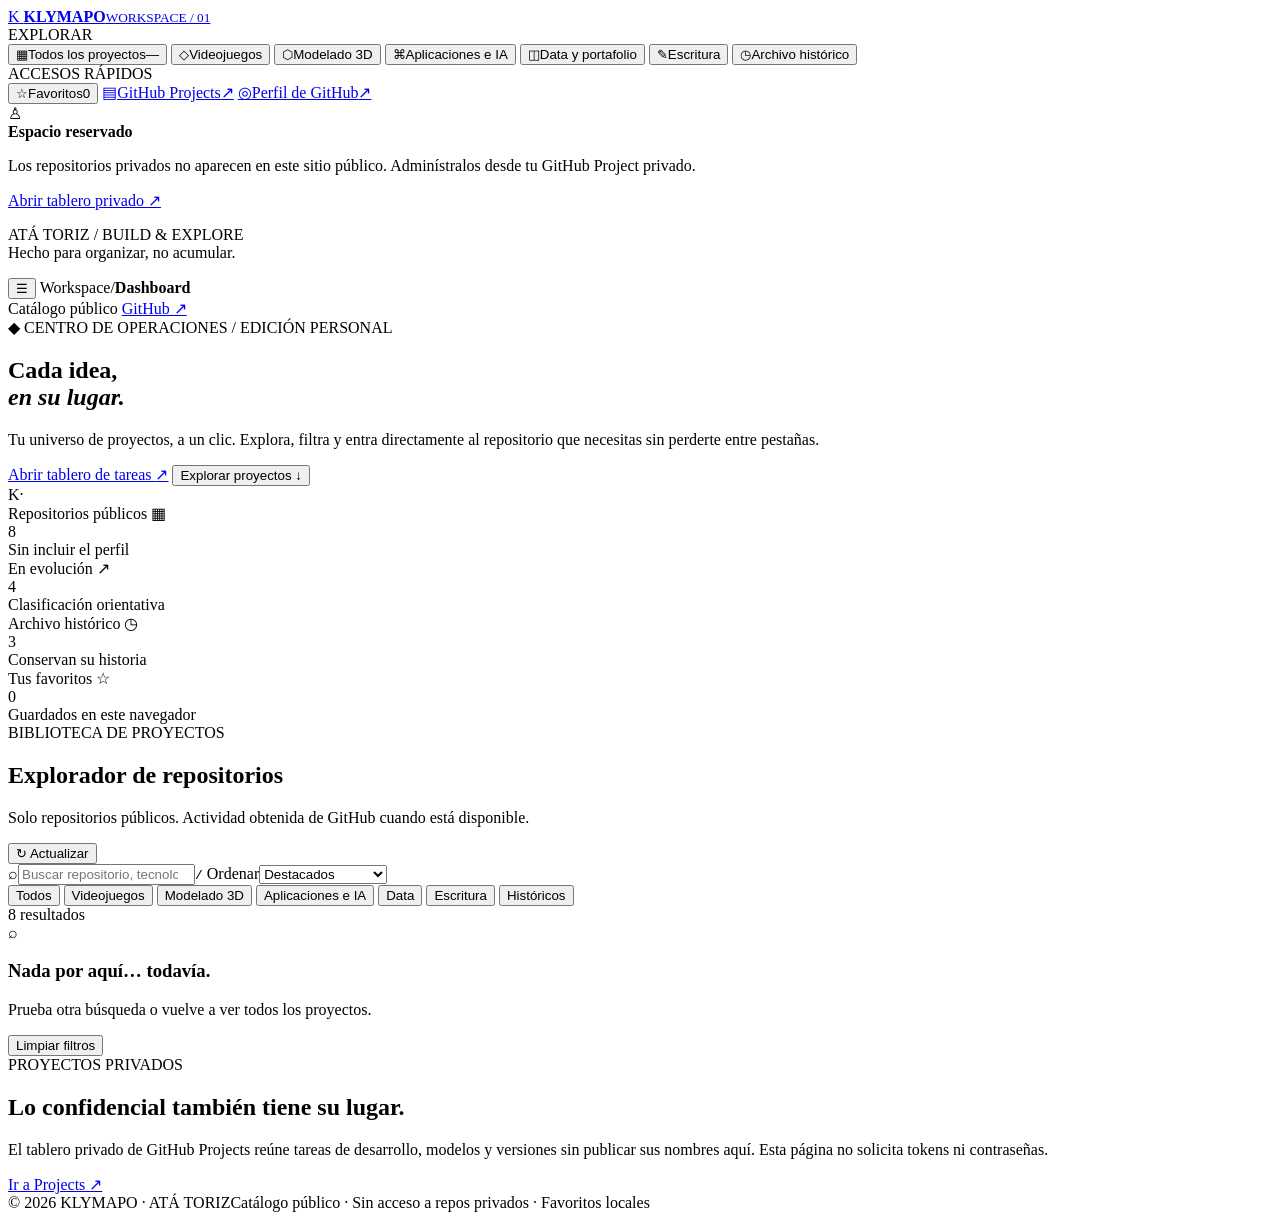
==== docs/index.html @ e7348b5d "feat: crear interfaz inicial del centro de control Klymapo" ====
<!doctype html>
<html lang="es">
<head>
  <meta charset="utf-8">
  <meta name="viewport" content="width=device-width, initial-scale=1, viewport-fit=cover">
  <meta name="theme-color" content="#0b1120">
  <meta name="description" content="Centro de control público de Klymapo: proyectos, categorías y accesos directos.">
  <title>KLYMAPO · Centro de Control</title>
  <link rel="stylesheet" href="./styles.css">
  <script src="./app.js" defer></script>
</head>
<body>
  <div class="workspace">
    <aside class="sidebar" id="sidebar" aria-label="Navegación del espacio de trabajo">
      <a class="brand" href="./" aria-label="Klymapo, inicio">
        <span class="brand-mark">K</span>
        <span class="brand-words"><strong>KLYMAPO</strong><small>WORKSPACE / 01</small></span>
      </a>

      <div class="side-section">EXPLORAR</div>
      <nav class="side-nav" aria-label="Filtrar por área">
        <button type="button" class="side-link active" data-category="all"><span class="nav-symbol">▦</span><span>Todos los proyectos</span><span class="side-count" id="count-all">—</span></button>
        <button type="button" class="side-link" data-category="videojuegos"><span class="nav-symbol">◇</span><span>Videojuegos</span></button>
        <button type="button" class="side-link" data-category="modelado"><span class="nav-symbol">⬡</span><span>Modelado 3D</span></button>
        <button type="button" class="side-link" data-category="apps"><span class="nav-symbol">⌘</span><span>Aplicaciones e IA</span></button>
        <button type="button" class="side-link" data-category="datos"><span class="nav-symbol">◫</span><span>Data y portafolio</span></button>
        <button type="button" class="side-link" data-category="escritura"><span class="nav-symbol">✎</span><span>Escritura</span></button>
        <button type="button" class="side-link" data-category="historico"><span class="nav-symbol">◷</span><span>Archivo histórico</span></button>
      </nav>

      <div class="side-section section-spaced">ACCESOS RÁPIDOS</div>
      <nav class="side-nav" aria-label="Accesos directos">
        <button type="button" class="side-link" id="favorites-link"><span class="nav-symbol">☆</span><span>Favoritos</span><span class="side-count" id="favorites-count">0</span></button>
        <a class="side-link" href="https://github.com/users/Klymapo/projects" target="_blank" rel="noopener noreferrer"><span class="nav-symbol">▤</span><span>GitHub Projects</span><span class="outmark">↗</span></a>
        <a class="side-link" href="https://github.com/Klymapo" target="_blank" rel="noopener noreferrer"><span class="nav-symbol">◎</span><span>Perfil de GitHub</span><span class="outmark">↗</span></a>
      </nav>

      <div class="private-box">
        <div class="private-icon">♙</div>
        <strong>Espacio reservado</strong>
        <p>Los repositorios privados no aparecen en este sitio público. Adminístralos desde tu GitHub Project privado.</p>
        <a href="https://github.com/users/Klymapo/projects" target="_blank" rel="noopener noreferrer">Abrir tablero privado <span aria-hidden="true">↗</span></a>
      </div>
      <p class="sidebar-foot">ATÁ TORIZ / BUILD & EXPLORE<br>Hecho para organizar, no acumular.</p>
    </aside>

    <div class="main-wrap">
      <header class="topbar">
        <div class="top-left">
          <button type="button" class="mobile-menu" id="menu-toggle" aria-label="Abrir menú" aria-expanded="false">☰</button>
          <span class="crumb">Workspace</span><span class="crumb-separator">/</span><strong>Dashboard</strong>
        </div>
        <div class="top-right">
          <span class="connection-dot" aria-hidden="true"></span>
          <span id="sync-label">Catálogo público</span>
          <a class="github-action" href="https://github.com/Klymapo" target="_blank" rel="noopener noreferrer" aria-label="Abrir perfil de GitHub">GitHub ↗</a>
        </div>
      </header>

      <main class="main-content">
        <section class="hero" aria-labelledby="page-title">
          <div class="hero-orb orb-one"></div><div class="hero-orb orb-two"></div>
          <div class="hero-content">
            <div class="eyebrow"><span class="tiny-diamond">◆</span> CENTRO DE OPERACIONES <span class="eyebrow-separator">/</span> EDICIÓN PERSONAL</div>
            <h1 id="page-title">Cada idea,<br><em>en su lugar.</em></h1>
            <p>Tu universo de proyectos, a un clic. Explora, filtra y entra directamente al repositorio que necesitas sin perderte entre pestañas.</p>
            <div class="hero-actions">
              <a class="button-primary" href="https://github.com/users/Klymapo/projects" target="_blank" rel="noopener noreferrer">Abrir tablero de tareas <span aria-hidden="true">↗</span></a>
              <button type="button" class="button-ghost" id="explore-button">Explorar proyectos <span aria-hidden="true">↓</span></button>
            </div>
          </div>
          <div class="hero-decoration" aria-hidden="true"><div class="orbit orbit-a"></div><div class="orbit orbit-b"></div><div class="orbit orbit-c"></div><span class="hero-glyph">K<span>·</span></span></div>
        </section>

        <section class="metrics" aria-label="Resumen de repositorios públicos">
          <article class="metric"><div class="metric-caption">Repositorios públicos <span class="metric-icon">▦</span></div><div class="metric-value" id="metric-total">8</div><div class="metric-note">Sin incluir el perfil</div></article>
          <article class="metric"><div class="metric-caption">En evolución <span class="metric-icon">↗</span></div><div class="metric-value" id="metric-active">4</div><div class="metric-note">Clasificación orientativa</div></article>
          <article class="metric"><div class="metric-caption">Archivo histórico <span class="metric-icon">◷</span></div><div class="metric-value" id="metric-archive">3</div><div class="metric-note">Conservan su historia</div></article>
          <article class="metric"><div class="metric-caption">Tus favoritos <span class="metric-icon">☆</span></div><div class="metric-value" id="metric-favorites">0</div><div class="metric-note">Guardados en este navegador</div></article>
        </section>

        <section class="portfolio-section" id="projects" aria-labelledby="projects-title">
          <div class="section-header">
            <div><div class="eyebrow section-eyebrow">BIBLIOTECA DE PROYECTOS</div><h2 id="projects-title">Explorador <span class="heading-dim">de repositorios</span></h2><p class="section-subtitle">Solo repositorios públicos. Actividad obtenida de GitHub cuando está disponible.</p></div>
            <button type="button" id="refresh-button" class="refresh-button" aria-label="Actualizar información desde GitHub"><span aria-hidden="true">↻</span> Actualizar</button>
          </div>
          <div class="filter-bar">
            <label class="search-wrapper" for="search-input"><span class="search-icon" aria-hidden="true">⌕</span><input id="search-input" type="search" placeholder="Buscar repositorio, tecnología o palabra clave…" autocomplete="off"><kbd>/</kbd></label>
            <label class="sort-label" for="sort-select"><span class="visually-hidden">Ordenar</span><select id="sort-select"><option value="featured">Destacados</option><option value="updated">Actividad reciente</option><option value="name">Nombre A–Z</option></select></label>
          </div>
          <div class="active-filters"><div class="chip-wrap" id="category-chips" aria-label="Categorías">
              <button class="chip active" type="button" data-chip="all">Todos</button>
              <button class="chip" type="button" data-chip="videojuegos">Videojuegos</button>
              <button class="chip" type="button" data-chip="modelado">Modelado 3D</button>
              <button class="chip" type="button" data-chip="apps">Aplicaciones e IA</button>
              <button class="chip" type="button" data-chip="datos">Data</button>
              <button class="chip" type="button" data-chip="escritura">Escritura</button>
              <button class="chip" type="button" data-chip="historico">Históricos</button>
            </div><span class="result-count" id="results-count" aria-live="polite">8 resultados</span></div>
          <div class="cards-grid" id="repo-grid" aria-live="polite"></div>
          <div class="empty-state hidden" id="empty-state"><span class="empty-icon" aria-hidden="true">⌕</span><h3>Nada por aquí… todavía.</h3><p>Prueba otra búsqueda o vuelve a ver todos los proyectos.</p><button type="button" id="clear-filters" class="button-primary">Limpiar filtros</button></div>
        </section>

        <section class="end-banner" aria-label="Área privada">
          <div><div class="eyebrow section-eyebrow">PROYECTOS PRIVADOS</div><h2>Lo confidencial también tiene su lugar.</h2><p>El tablero privado de GitHub Projects reúne tareas de desarrollo, modelos y versiones sin publicar sus nombres aquí. Esta página no solicita tokens ni contraseñas.</p></div>
          <a class="button-secondary" href="https://github.com/users/Klymapo/projects" target="_blank" rel="noopener noreferrer">Ir a Projects ↗</a>
        </section>
        <footer class="footer"><span>© 2026 KLYMAPO · ATÁ TORIZ</span><span>Catálogo público · Sin acceso a repos privados · Favoritos locales</span></footer>
      </main>
    </div>
  </div>
  <div class="mobile-overlay hidden" id="mobile-overlay"></div>
</body>
</html>
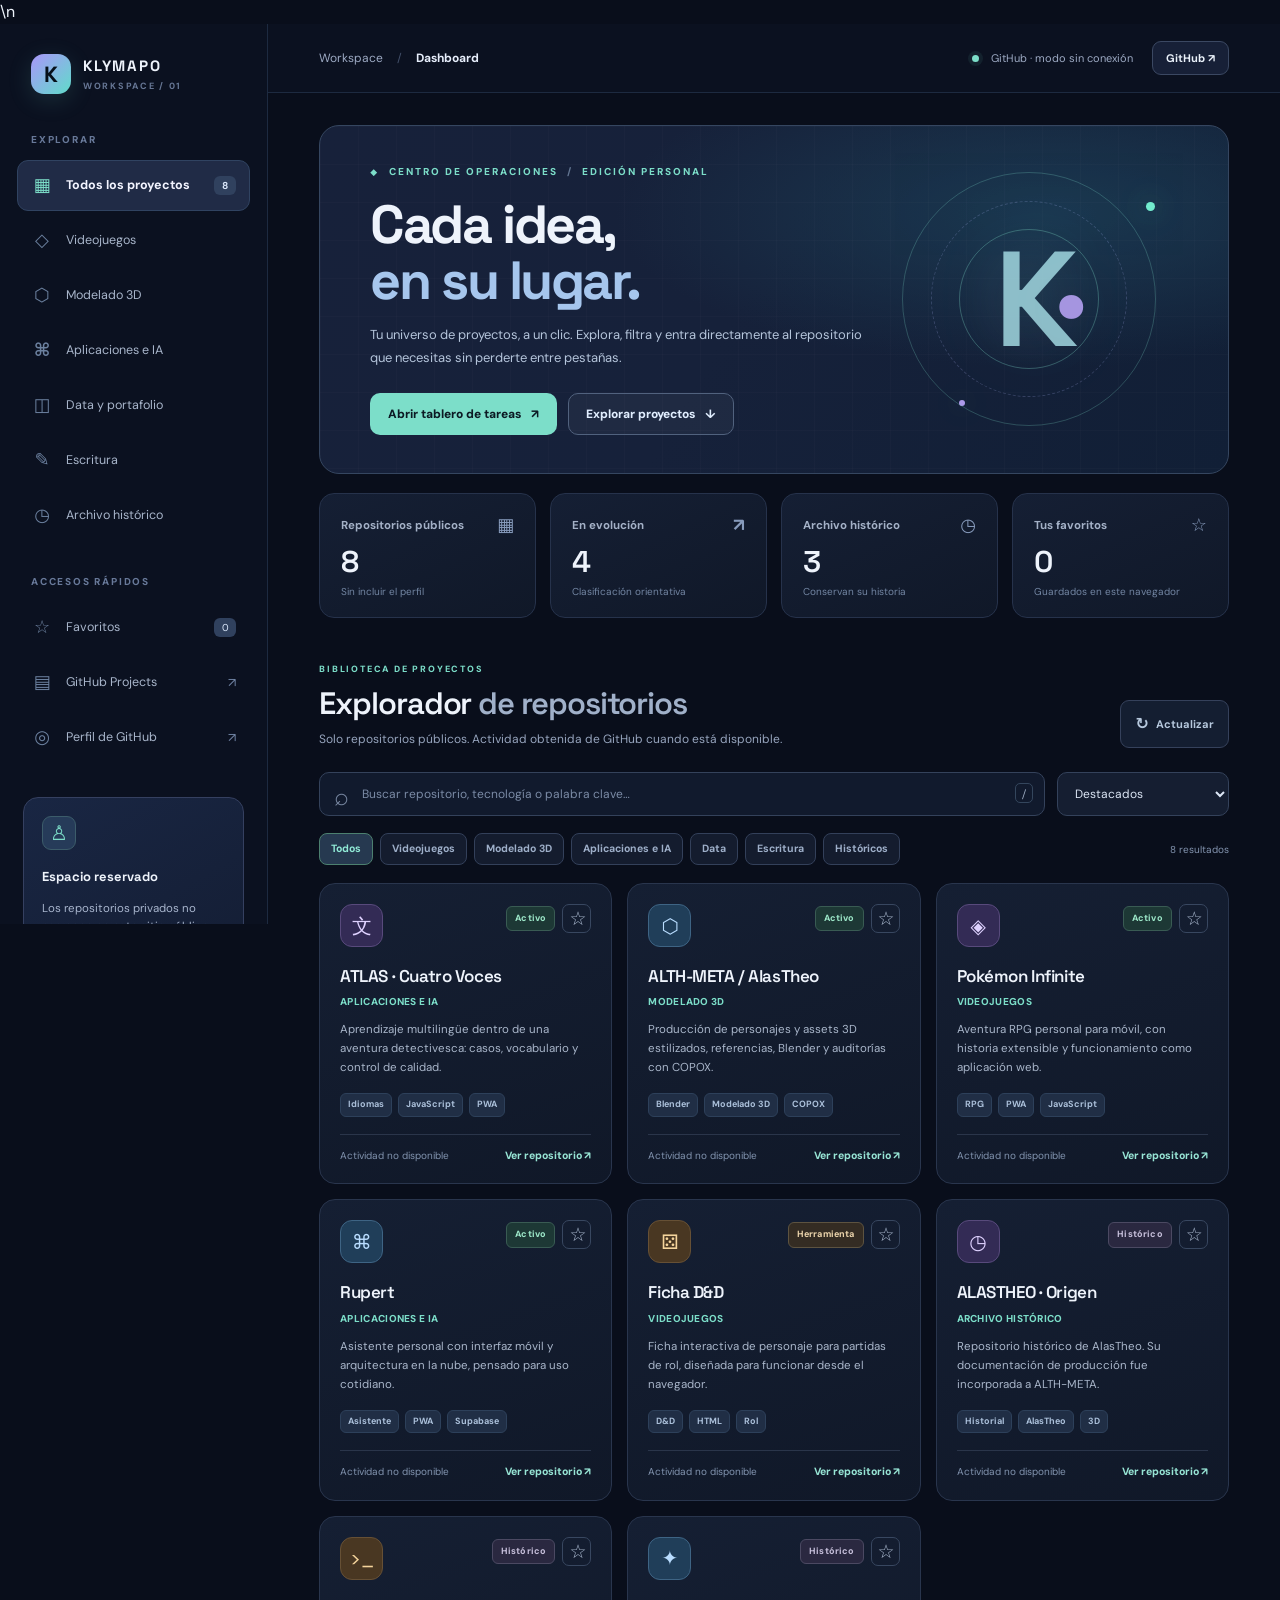
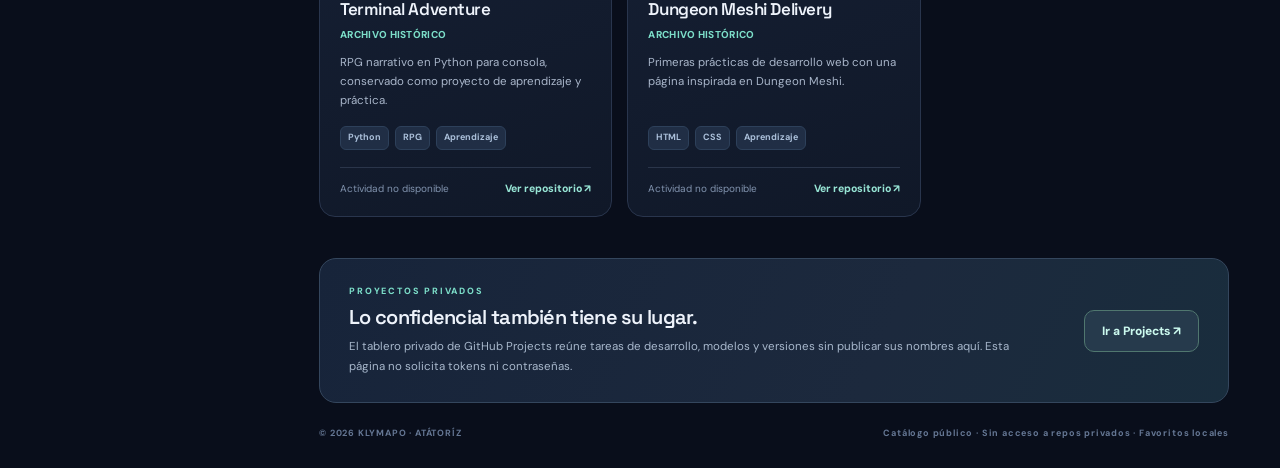
==== commit bc2eb156: "style: favicon y firma del dashboard" ====
--- a/docs/index.html
+++ b/docs/index.html
@@ -6,7 +6,7 @@
   <meta name="theme-color" content="#0b1120">
   <meta name="description" content="Centro de control público de Klymapo: proyectos, categorías y accesos directos.">
   <title>KLYMAPO · Centro de Control</title>
-  <link rel="stylesheet" href="./styles.css">
+  <link rel="icon" type="image/svg+xml" href="./favicon.svg">\n  <link rel="stylesheet" href="./styles.css">
   <script src="./app.js" defer></script>
 </head>
 <body>
@@ -41,7 +41,7 @@
         <p>Los repositorios privados no aparecen en este sitio público. Adminístralos desde tu GitHub Project privado.</p>
         <a href="https://github.com/users/Klymapo/projects" target="_blank" rel="noopener noreferrer">Abrir tablero privado <span aria-hidden="true">↗</span></a>
       </div>
-      <p class="sidebar-foot">ATÁ TORIZ / BUILD & EXPLORE<br>Hecho para organizar, no acumular.</p>
+      <p class="sidebar-foot">ATÁTORÍZ / BUILD & EXPLORE<br>Hecho para organizar, no acumular.</p>
     </aside>
 
     <div class="main-wrap">
@@ -105,7 +105,7 @@
           <div><div class="eyebrow section-eyebrow">PROYECTOS PRIVADOS</div><h2>Lo confidencial también tiene su lugar.</h2><p>El tablero privado de GitHub Projects reúne tareas de desarrollo, modelos y versiones sin publicar sus nombres aquí. Esta página no solicita tokens ni contraseñas.</p></div>
           <a class="button-secondary" href="https://github.com/users/Klymapo/projects" target="_blank" rel="noopener noreferrer">Ir a Projects ↗</a>
         </section>
-        <footer class="footer"><span>© 2026 KLYMAPO · ATÁ TORIZ</span><span>Catálogo público · Sin acceso a repos privados · Favoritos locales</span></footer>
+        <footer class="footer"><span>© 2026 KLYMAPO · ATÁTORÍZ</span><span>Catálogo público · Sin acceso a repos privados · Favoritos locales</span></footer>
       </main>
     </div>
   </div>
--- a/docs/styles.css
+++ b/docs/styles.css
@@ -0,0 +1,21 @@
+@import url('https://fonts.googleapis.com/css2?family=DM+Sans:wght@400;500;600;700;800&family=Space+Grotesk:wght@400;500;600;700&display=swap');
+:root{color-scheme:dark;--bg:#090e1b;--sidebar:#0b1120;--panel:#111a2c;--panel-2:#141f34;--line:#26324b;--line-soft:#1d2a40;--text:#eef3fb;--muted:#96a4bd;--soft:#677795;--teal:#7cdec9;--accent:#b7a5ff;--orange:#ffbd86;--radius:17px;--font: 'DM Sans',system-ui,-apple-system,BlinkMacSystemFont,'Segoe UI',sans-serif;--display:'Space Grotesk',var(--font)}
+*{box-sizing:border-box}html{scroll-behavior:smooth}body{margin:0;background:var(--bg);color:var(--text);font-family:var(--font);line-height:1.5}button,input,select{font:inherit}button{cursor:pointer}a{color:inherit;text-decoration:none}button:focus-visible,a:focus-visible,input:focus-visible,select:focus-visible{outline:2px solid var(--teal);outline-offset:3px}::selection{background:#4c6686;color:white}
+.hidden{display:none!important}.visually-hidden{position:absolute;clip:rect(0,0,0,0);width:1px;height:1px;overflow:hidden;white-space:nowrap}
+.workspace{display:flex;min-height:100vh}.sidebar{width:268px;flex:0 0 268px;min-height:100vh;padding:30px 17px 18px;background:var(--sidebar);border-right:1px solid var(--line-soft);display:flex;flex-direction:column;gap:0;position:sticky;top:0;height:100vh;overflow-y:auto;z-index:30}
+.brand{display:flex;align-items:center;gap:12px;padding:0 14px 38px}.brand-mark{display:grid;place-items:center;width:40px;height:40px;background:linear-gradient(135deg,#a996fa,#60dcca);color:#06101a;border-radius:13px;font-size:22px;font-family:var(--display);font-weight:800;box-shadow:0 6px 25px #6ed9cc25}.brand-words{display:flex;flex-direction:column;gap:2px}.brand-words strong{font-family:var(--display);letter-spacing:.12em;font-size:15px}.brand-words small{font-size:9px;letter-spacing:.19em;color:var(--soft);font-weight:700}
+.side-section{color:#687999;font-size:10px;font-weight:800;letter-spacing:.18em;padding:0 14px 13px}.section-spaced{margin-top:33px}.side-nav{display:flex;flex-direction:column;gap:4px}.side-link{border:1px solid transparent;width:100%;display:flex;align-items:center;gap:13px;color:#a8b5ca;background:none;padding:11px 13px;font-size:12.5px;text-align:left;border-radius:11px;transition:.18s}.side-link span:nth-child(2){flex:1}.side-link:hover{background:#182339;color:#f4f7ff}.side-link.active{background:#202b46;border-color:#304361;color:#f2f4ff;font-weight:700}.side-link.active .nav-symbol{color:var(--teal)}.nav-symbol{width:22px;text-align:center;font-size:18px;font-weight:700;color:#6c819f}.side-count{background:#30415e;border-radius:6px;font-size:10px;min-width:22px;text-align:center;padding:2px 5px;color:#dbe8fb}.outmark{font-size:13px;color:#7083a3}
+.private-box{border:1px solid #354060;background:linear-gradient(150deg,#192643,#131c31);padding:18px;border-radius:15px;margin:34px 6px 0}.private-icon{background:#263b59;color:var(--teal);border:1px solid #3c5c6a;border-radius:9px;display:grid;place-items:center;width:34px;height:34px;margin-bottom:14px;font-size:20px}.private-box strong{font-family:var(--display);font-size:13px}.private-box p{font-size:11.5px;color:#a8b5cd;line-height:1.65}.private-box a{display:inline-block;color:var(--teal);font-size:11.5px;font-weight:700;margin-top:7px}.private-box a:hover{text-decoration:underline}.sidebar-foot{margin:auto 13px 3px;padding-top:33px;font-size:9px;letter-spacing:.14em;line-height:1.9;color:#687997}
+.main-wrap{flex:1;min-width:0}.topbar{height:69px;border-bottom:1px solid var(--line-soft);display:flex;align-items:center;justify-content:space-between;gap:12px;padding:0 clamp(24px,4vw,64px);background:#0b1220ef}.top-left,.top-right{display:flex;align-items:center;gap:14px;font-size:12px;color:#9daac3}.top-left strong{font-weight:700;color:#e7eefb}.crumb-separator{color:#43506b}.top-right{gap:12px;font-size:11px}.connection-dot{width:7px;height:7px;border-radius:50%;background:var(--teal);box-shadow:0 0 0 4px #79dccc13}.github-action{border:1px solid #3b4862;background:#172037;border-radius:9px;padding:8px 13px;color:#eaf1fa;font-size:11px;font-weight:700;margin-left:7px}.github-action:hover{border-color:#8f9cb8}.mobile-menu{display:none}
+.main-content{max-width:1480px;margin:0 auto;padding:32px clamp(24px,4vw,64px) 23px}.hero{min-height:305px;border:1px solid #354660;border-radius:20px;position:relative;overflow:hidden;display:flex;align-items:center;background:radial-gradient(ellipse at 80% 25%,#1b3951 0%,transparent 42%),linear-gradient(120deg,#17213a 0%,#16213a 47%,#111f36 100%);padding:38px 50px;isolation:isolate}.hero:after{content:'';pointer-events:none;position:absolute;inset:0;background-image:linear-gradient(to right,#ffffff04 1px,transparent 1px),linear-gradient(to bottom,#ffffff04 1px,transparent 1px);background-size:38px 38px;z-index:-1}.hero-content{position:relative;z-index:2;max-width:620px}.eyebrow{color:var(--teal);font-size:10px;letter-spacing:.2em;font-weight:800}.tiny-diamond{font-size:9px;margin-right:6px}.eyebrow-separator{color:#637692;margin:0 5px}.hero h1{font:700 clamp(34px,4.2vw,54px)/1.06 var(--display);letter-spacing:-.045em;margin:16px 0 15px}.hero h1 em{font-style:normal;color:#a6c6ed}.hero p{font-size:13px;line-height:1.75;color:#b5c5db;max-width:495px;margin:0}.hero-actions{display:flex;flex-wrap:wrap;gap:11px;margin-top:23px}.button-primary,.button-ghost,.button-secondary{display:inline-flex;align-items:center;justify-content:center;gap:10px;padding:11px 17px;font-size:12px;font-weight:800;border-radius:10px;transition:.17s;border:1px solid transparent}.button-primary{background:var(--teal);color:#0c1a24}.button-primary:hover{background:#a2f2df;transform:translateY(-1px)}.button-ghost{background:#ffffff0a;color:#e1eeff;border-color:#51627e}.button-ghost:hover{background:#ffffff1e}.hero-decoration{position:absolute;right:7%;top:50%;transform:translateY(-50%);width:270px;height:270px;display:grid;place-items:center;opacity:.85}.orbit{position:absolute;border:1px solid #87ead446;border-radius:50%;inset:8px}.orbit-b{inset:37px;border-style:dashed;border-color:#a5aeeb45;transform:rotate(30deg)}.orbit-c{inset:65px;border-color:#87ead457}.hero-glyph{font-family:var(--display);font-size:135px;font-weight:600;letter-spacing:-.15em;color:#a2d8e1;text-shadow:0 0 65px #a2d8e133}.hero-glyph span{color:#bea8fc}.hero-orb{position:absolute;border-radius:50%;background:#72ecce;box-shadow:0 0 30px #72ecce77;width:9px;height:9px;right:8%;top:22%}.orb-two{background:#ac98e9;right:29%;top:79%;width:6px;height:6px}
+.metrics{display:grid;grid-template-columns:repeat(4,minmax(0,1fr));gap:14px;margin:19px 0 45px}.metric{border:1px solid var(--line);border-radius:15px;padding:18px 21px;background:linear-gradient(155deg,#151f34,#101828);min-width:0}.metric-caption{color:#a4b1c7;font-size:11.5px;font-weight:700;display:flex;justify-content:space-between;align-items:center;gap:5px}.metric-icon{font-size:18px;color:#879bbc}.metric-value{font:600 30px var(--display);letter-spacing:-.035em;margin:3px 0}.metric-note{font-size:10px;color:#7386a3}
+.section-header{display:flex;justify-content:space-between;align-items:flex-end;gap:18px}.section-eyebrow{font-size:9px}.section-header h2,.end-banner h2{font:600 clamp(23px,2.6vw,31px)/1.22 var(--display);margin:9px 0 7px;letter-spacing:-.035em}.heading-dim{color:#a0b0c9}.section-subtitle{font-size:12px;color:var(--muted);margin:0}.refresh-button{border:1px solid #35415b;background:#141e31;border-radius:9px;color:#b6c8dd;font-size:11px;font-weight:700;padding:11px 14px;white-space:nowrap}.refresh-button:hover{border-color:#8bd9c8;color:white}.refresh-button span{font-size:16px;vertical-align:-1px;margin-right:4px}.refresh-button:disabled{opacity:.5;cursor:wait}
+.filter-bar{display:flex;gap:12px;margin-top:24px}.search-wrapper{position:relative;flex:1}.search-wrapper input{background:#111a2d;border:1px solid #34425b;border-radius:10px;width:100%;color:#f6faff;height:44px;padding:0 45px 0 42px;outline:none;font-size:12px}.search-wrapper input:focus{border-color:#79cebe;box-shadow:0 0 0 3px #7fcfba17}.search-wrapper input::placeholder{color:#7b8ba6}.search-icon{position:absolute;left:15px;top:6px;font-size:25px;color:#7887a1}.search-wrapper kbd{position:absolute;right:12px;top:11px;border:1px solid #34465d;color:#9dacc2;border-radius:5px;font:11px var(--display);padding:2px 6px}.sort-label select{height:44px;background:#151e31;border:1px solid #34425b;color:#dce6f5;padding:0 31px 0 13px;border-radius:10px;font-size:12px;min-width:159px}.active-filters{display:flex;justify-content:space-between;align-items:center;gap:10px;margin:17px 0 18px}.chip-wrap{display:flex;gap:7px;flex-wrap:wrap}.chip{padding:7px 11px;border:1px solid #33405a;background:#141c2e;color:#9eafc9;border-radius:8px;font-size:10.5px;font-weight:700}.chip:hover{color:#fff;border-color:#637491}.chip.active{background:#263950;color:#91ebd7;border-color:#4c806f}.result-count{color:#8495b0;font-size:10px;white-space:nowrap}
+.cards-grid{display:grid;grid-template-columns:repeat(3,minmax(0,1fr));gap:15px}.repo-card{border:1px solid #29354d;border-radius:16px;background:linear-gradient(160deg,#151f33,#101828);padding:20px;min-width:0;display:flex;flex-direction:column;gap:0;position:relative;transition:border-color .2s,transform .2s,box-shadow .2s;min-height:252px}.repo-card:hover{transform:translateY(-3px);border-color:#556d87;box-shadow:0 15px 35px #00000018}.card-top{display:flex;align-items:flex-start;justify-content:space-between;gap:8px;margin-bottom:19px}.project-icon{border:1px solid #406078;background:#203a4b;border-radius:12px;width:43px;height:43px;display:grid;place-items:center;font-size:20px;color:#a3e2d8}.project-icon.purple{background:#332b55;border-color:#584a7c;color:#dfd2ff}.project-icon.gold{background:#493722;border-color:#665035;color:#f5d49c}.project-icon.blue{background:#203e59;border-color:#3e6484;color:#b9ddff}.card-tools{display:flex;gap:7px;align-items:center}.status-pill{font-size:9px;font-weight:800;letter-spacing:.02em;border:1px solid #395b53;color:#9ce7c8;background:#1d3835;border-radius:6px;padding:5px 8px;white-space:nowrap}.status-pill.historical{border-color:#4b4962;background:#2a2840;color:#c5bed9}.status-pill.tool{border-color:#5d5340;background:#342c23;color:#e9d2aa}.favorite-button{background:transparent;border:1px solid #384760;border-radius:7px;width:29px;height:29px;color:#aab9cf;font-size:19px;line-height:1}.favorite-button:hover,.favorite-button.on{color:#f5c97a;border-color:#b5975c;background:#332b20}.repo-card h3{font:600 17px/1.25 var(--display);margin:0 0 7px;letter-spacing:-.025em;overflow-wrap:anywhere}.card-category{color:var(--teal);font-size:10px;font-weight:800;margin-bottom:12px;letter-spacing:.03em}.card-description{font-size:11.5px;line-height:1.65;color:#a9b6ca;margin:0 0 15px;flex-grow:1}.tags{display:flex;flex-wrap:wrap;gap:6px;margin:0 0 17px}.tag{background:#202e45;border:1px solid #2d405a;border-radius:6px;color:#abc0da;padding:4px 7px;font-size:9px;font-weight:700}.card-footer{display:flex;justify-content:space-between;align-items:center;gap:10px;border-top:1px solid #2a354a;padding-top:13px;margin-top:auto}.card-update{font-size:10px;color:#8294af;overflow:hidden;text-overflow:ellipsis;white-space:nowrap}.card-action{display:inline-flex;gap:6px;align-items:center;color:#97e5d5;font-weight:800;font-size:10.5px;white-space:nowrap}.card-action:hover{text-decoration:underline}
+.empty-state{border:1px dashed #354560;border-radius:16px;text-align:center;padding:60px 20px;color:#aabbd1}.empty-state h3{color:#eef4ff;font:600 20px var(--display);margin:9px 0}.empty-state p{font-size:12px}.empty-icon{font-size:40px;color:#81cdbd}
+.end-banner{display:flex;justify-content:space-between;align-items:center;gap:24px;margin-top:41px;padding:26px 29px;border-radius:17px;border:1px solid #34465d;background:linear-gradient(115deg,#17243a,#1c293d 62%,#192d3d)}.end-banner h2{font-size:20px;margin:6px 0 8px}.end-banner p{color:#a8b8cc;max-width:660px;font-size:11.5px;line-height:1.7;margin:0}.button-secondary{background:#263a4c;color:#cbf9ee;border-color:#50776f;white-space:nowrap}.button-secondary:hover{background:#304f5a}.footer{display:flex;justify-content:space-between;gap:16px;padding:24px 0 4px;color:#657794;font-size:9px;font-weight:700;letter-spacing:.09em}
+.mobile-overlay{display:none}
+@media(max-width:1210px){.sidebar{width:238px;flex-basis:238px}.main-content{padding-left:28px;padding-right:28px}.topbar{padding:0 28px}.cards-grid{grid-template-columns:repeat(2,minmax(0,1fr))}.hero-decoration{right:0;opacity:.5}.hero-content{max-width:570px}}
+@media(max-width:850px){.sidebar{position:fixed;transform:translateX(-102%);transition:transform .2s ease;box-shadow:18px 0 55px #0005}.sidebar.open{transform:translateX(0)}.mobile-overlay{display:block;position:fixed;inset:0;background:#0009;z-index:20}.mobile-overlay.hidden{display:none}.mobile-menu{display:inline-flex;justify-content:center;align-items:center;border:1px solid #33445f;background:#1a263b;color:white;border-radius:8px;width:35px;height:35px;font-size:16px}.topbar{height:60px}.main-content{padding-top:22px}.hero{padding:34px}.hero-decoration{right:-55px}.metrics{margin-bottom:35px}}
+@media(max-width:600px){.topbar{padding:0 17px}.top-right{gap:8px}.top-right #sync-label{display:none}.github-action{padding:7px 10px;margin:0}.main-content{padding:16px 15px 24px}.hero{min-height:320px;padding:28px 24px;border-radius:16px}.hero h1{font-size:37px}.hero p{font-size:12px;max-width:360px}.hero-decoration{right:-115px;opacity:.21}.hero-actions{gap:9px}.button-primary,.button-ghost{font-size:11px;padding:11px 13px}.metrics{grid-template-columns:repeat(2,minmax(0,1fr));gap:9px;margin:11px 0 32px}.metric{padding:14px}.metric-caption{font-size:10px}.metric-value{font-size:28px}.section-header{align-items:flex-start}.section-header h2{font-size:24px}.section-subtitle{font-size:11px}.refresh-button{padding:8px;font-size:0}.refresh-button span{font-size:20px;margin:0}.filter-bar{flex-wrap:wrap}.search-wrapper{flex-basis:100%}.sort-label,.sort-label select{width:100%}.active-filters{align-items:flex-start;flex-direction:column}.cards-grid{grid-template-columns:minmax(0,1fr);gap:11px}.repo-card{min-height:226px}.end-banner{display:block;padding:23px 20px}.button-secondary{margin-top:18px}.footer{flex-direction:column;gap:6px}.side-link{font-size:13px}}
+@media(prefers-reduced-motion:reduce){*,*:before,*:after{scroll-behavior:auto!important;transition-duration:.01ms!important;animation-duration:.01ms!important}}
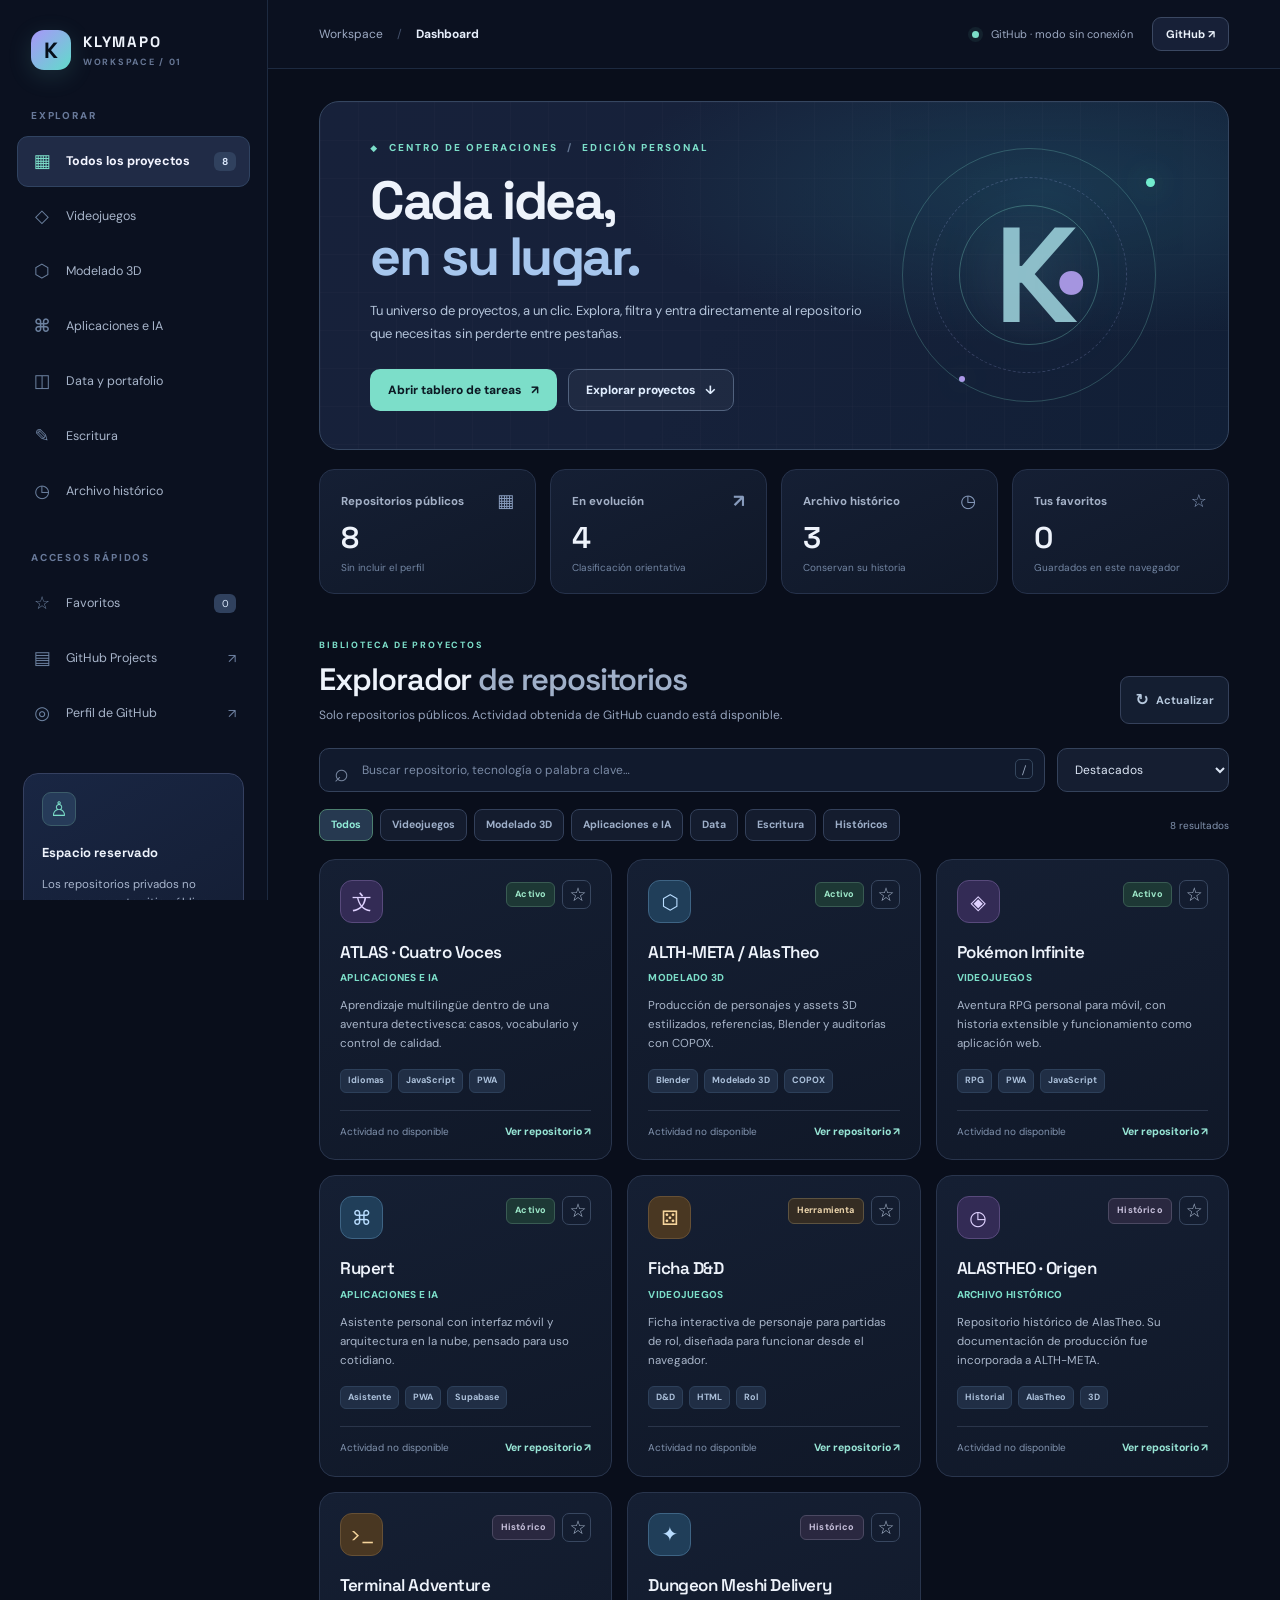
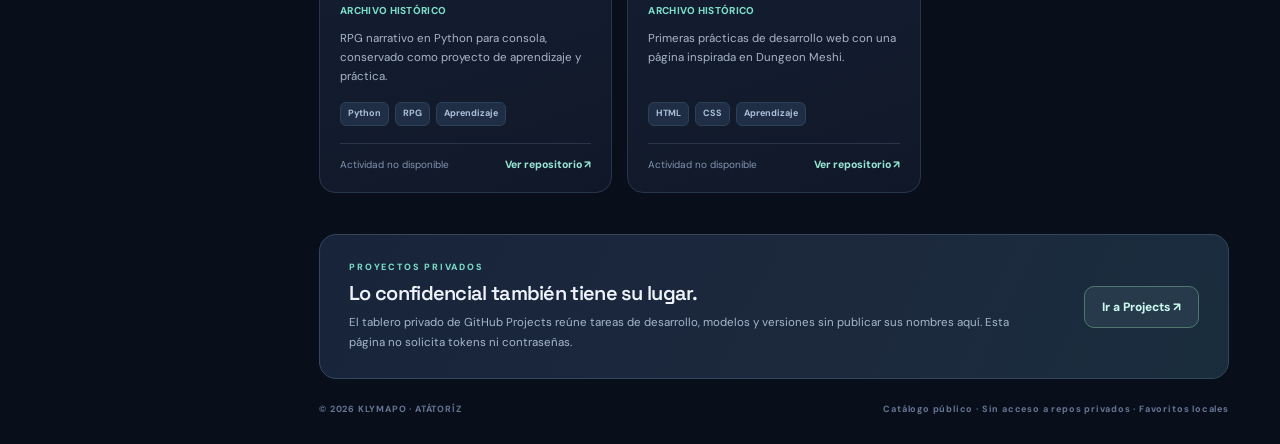
==== commit c3163532: "fix: corregir salto de línea en encabezado HTML" ====
--- a/docs/index.html
+++ b/docs/index.html
@@ -6,7 +6,8 @@
   <meta name="theme-color" content="#0b1120">
   <meta name="description" content="Centro de control público de Klymapo: proyectos, categorías y accesos directos.">
   <title>KLYMAPO · Centro de Control</title>
-  <link rel="icon" type="image/svg+xml" href="./favicon.svg">\n  <link rel="stylesheet" href="./styles.css">
+  <link rel="icon" type="image/svg+xml" href="./favicon.svg">
+  <link rel="stylesheet" href="./styles.css">
   <script src="./app.js" defer></script>
 </head>
 <body>
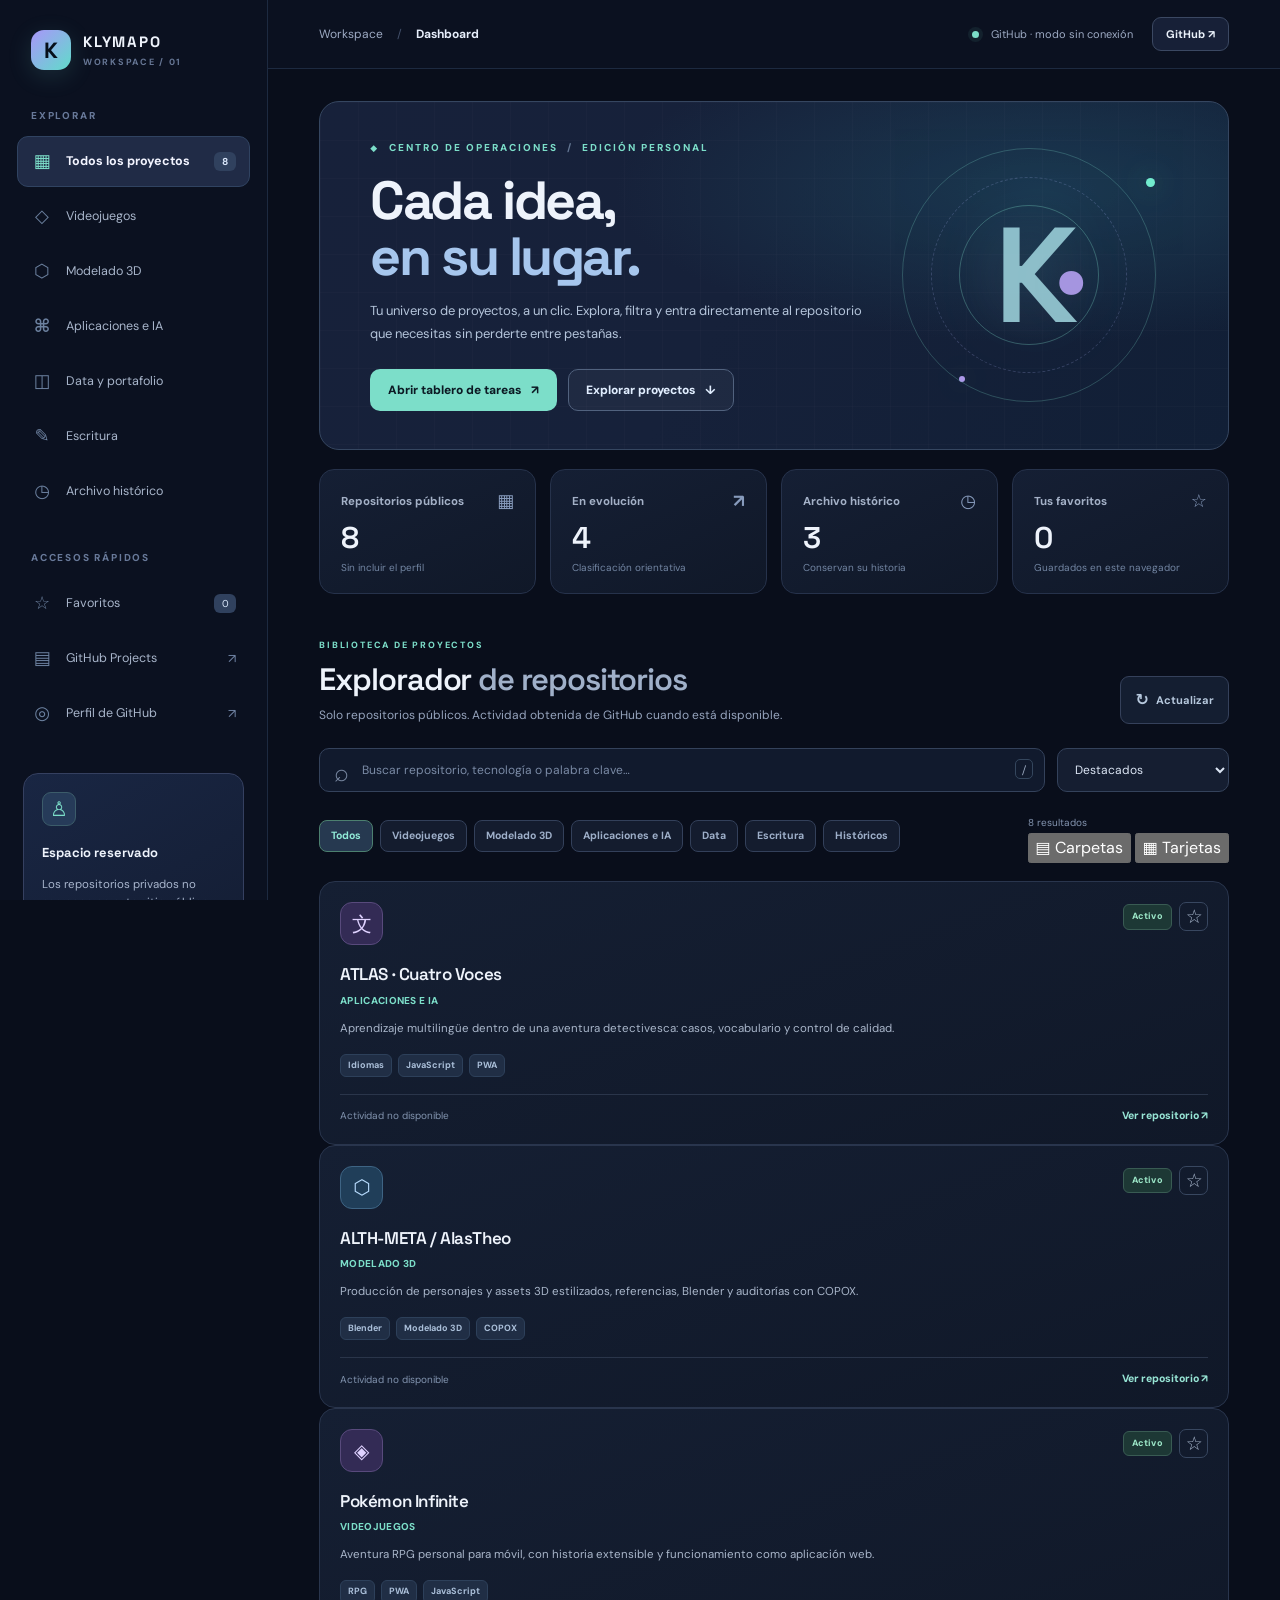
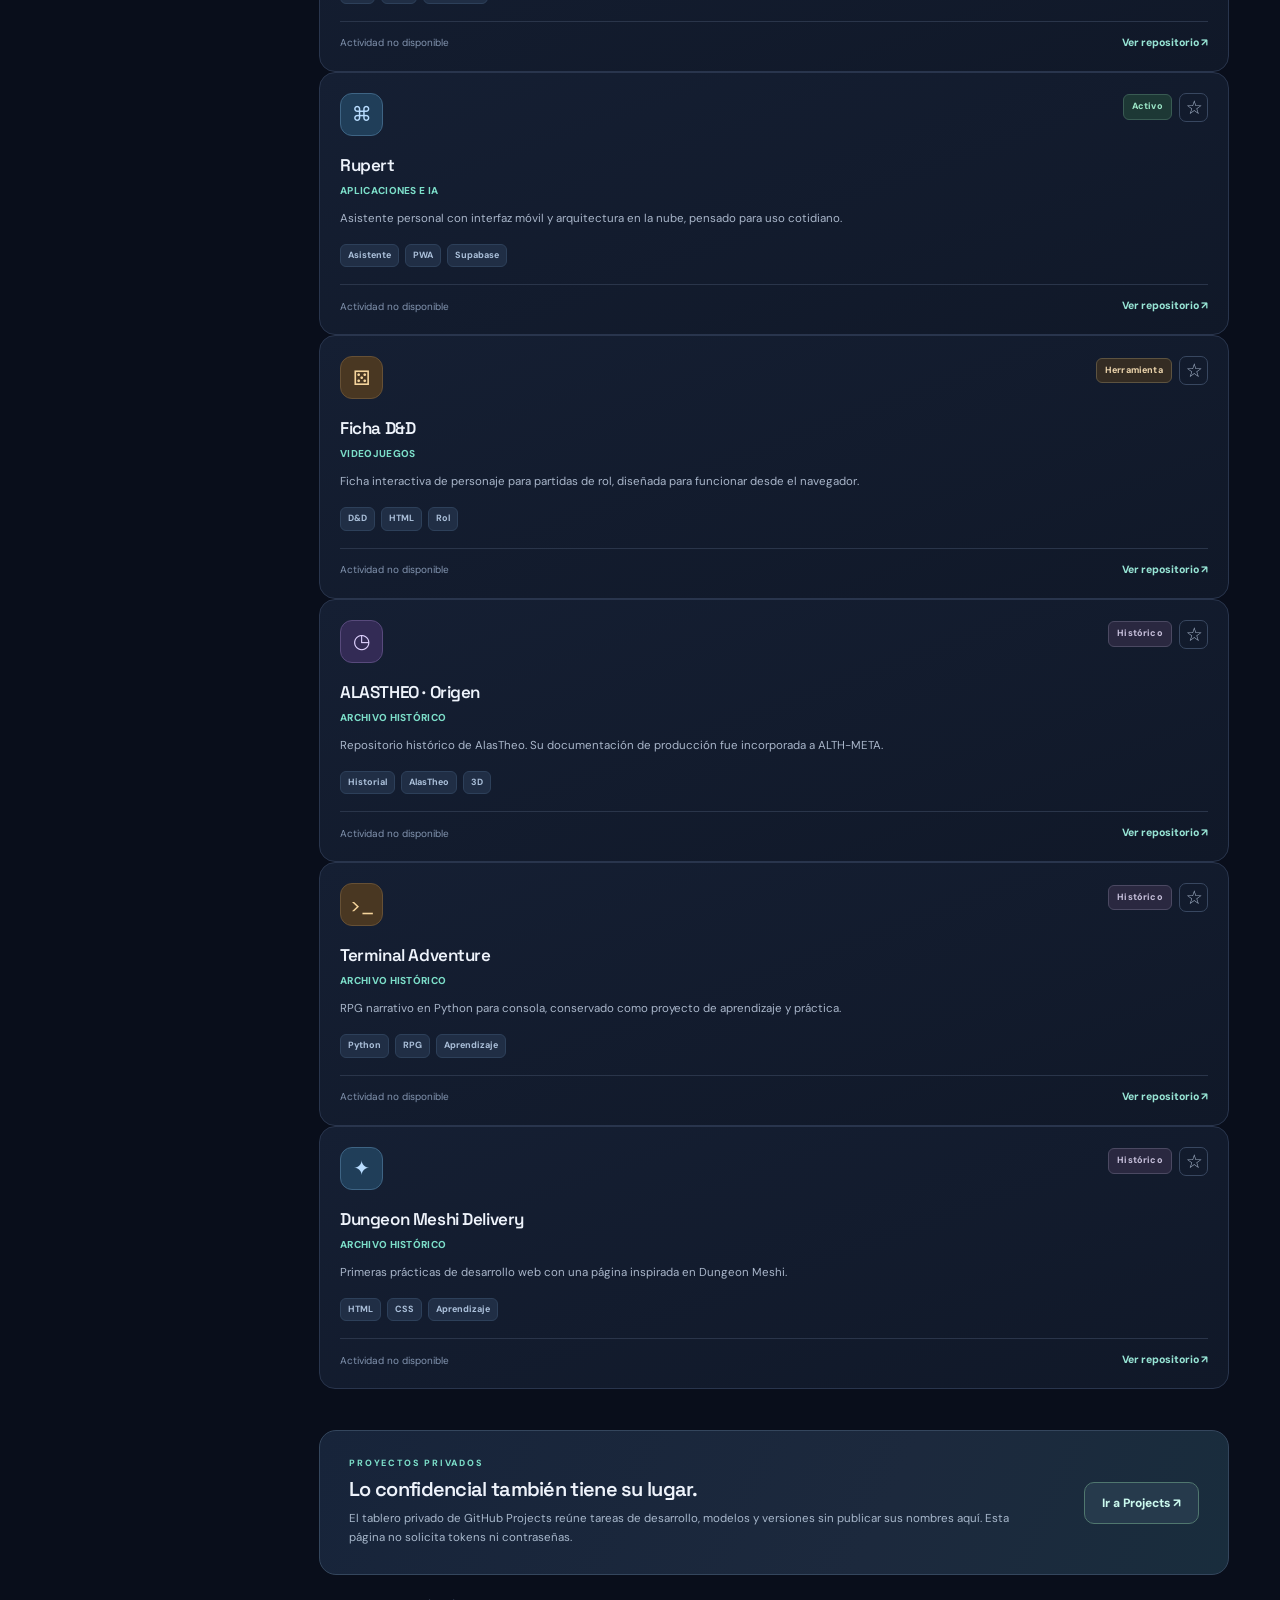
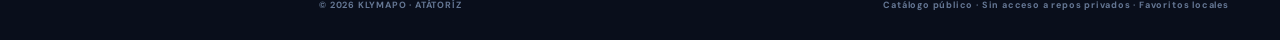
==== commit 1e6e4067: "feat: añadir selector de vista por carpetas y tarjetas" ====
--- a/docs/index.html
+++ b/docs/index.html
@@ -97,8 +97,15 @@
               <button class="chip" type="button" data-chip="datos">Data</button>
               <button class="chip" type="button" data-chip="escritura">Escritura</button>
               <button class="chip" type="button" data-chip="historico">Históricos</button>
-            </div><span class="result-count" id="results-count" aria-live="polite">8 resultados</span></div>
-          <div class="cards-grid" id="repo-grid" aria-live="polite"></div>
+            </div>
+            <div class="view-toolbar">
+              <span class="result-count" id="results-count" aria-live="polite">8 resultados</span>
+              <div class="view-switch" role="group" aria-label="Vista de repositorios">
+                <button type="button" id="view-folders" class="view-button active" aria-pressed="true" title="Agrupar por áreas">▤ <span>Carpetas</span></button>
+                <button type="button" id="view-cards" class="view-button" aria-pressed="false" title="Mostrar todas las tarjetas">▦ <span>Tarjetas</span></button>
+              </div>
+            </div></div>
+          <div class="repo-list" id="repo-grid" aria-live="polite"></div>
           <div class="empty-state hidden" id="empty-state"><span class="empty-icon" aria-hidden="true">⌕</span><h3>Nada por aquí… todavía.</h3><p>Prueba otra búsqueda o vuelve a ver todos los proyectos.</p><button type="button" id="clear-filters" class="button-primary">Limpiar filtros</button></div>
         </section>
 
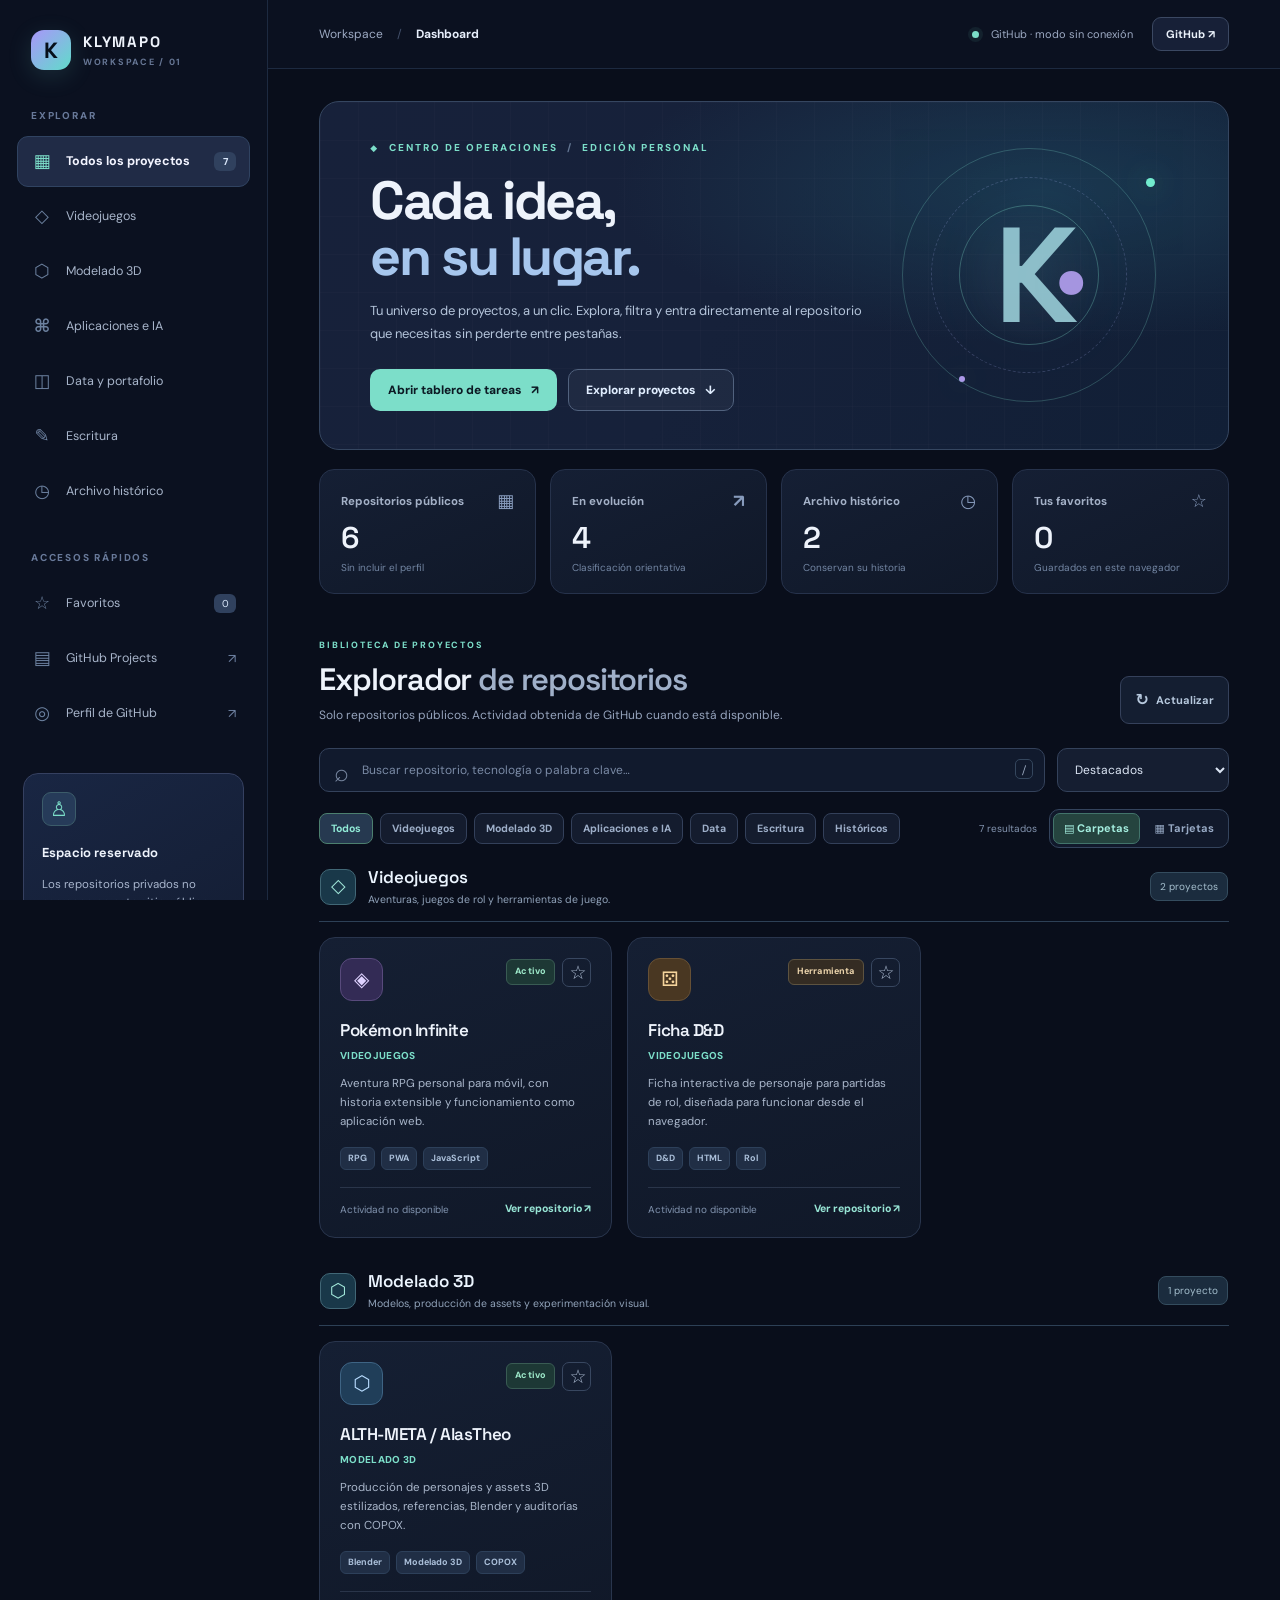
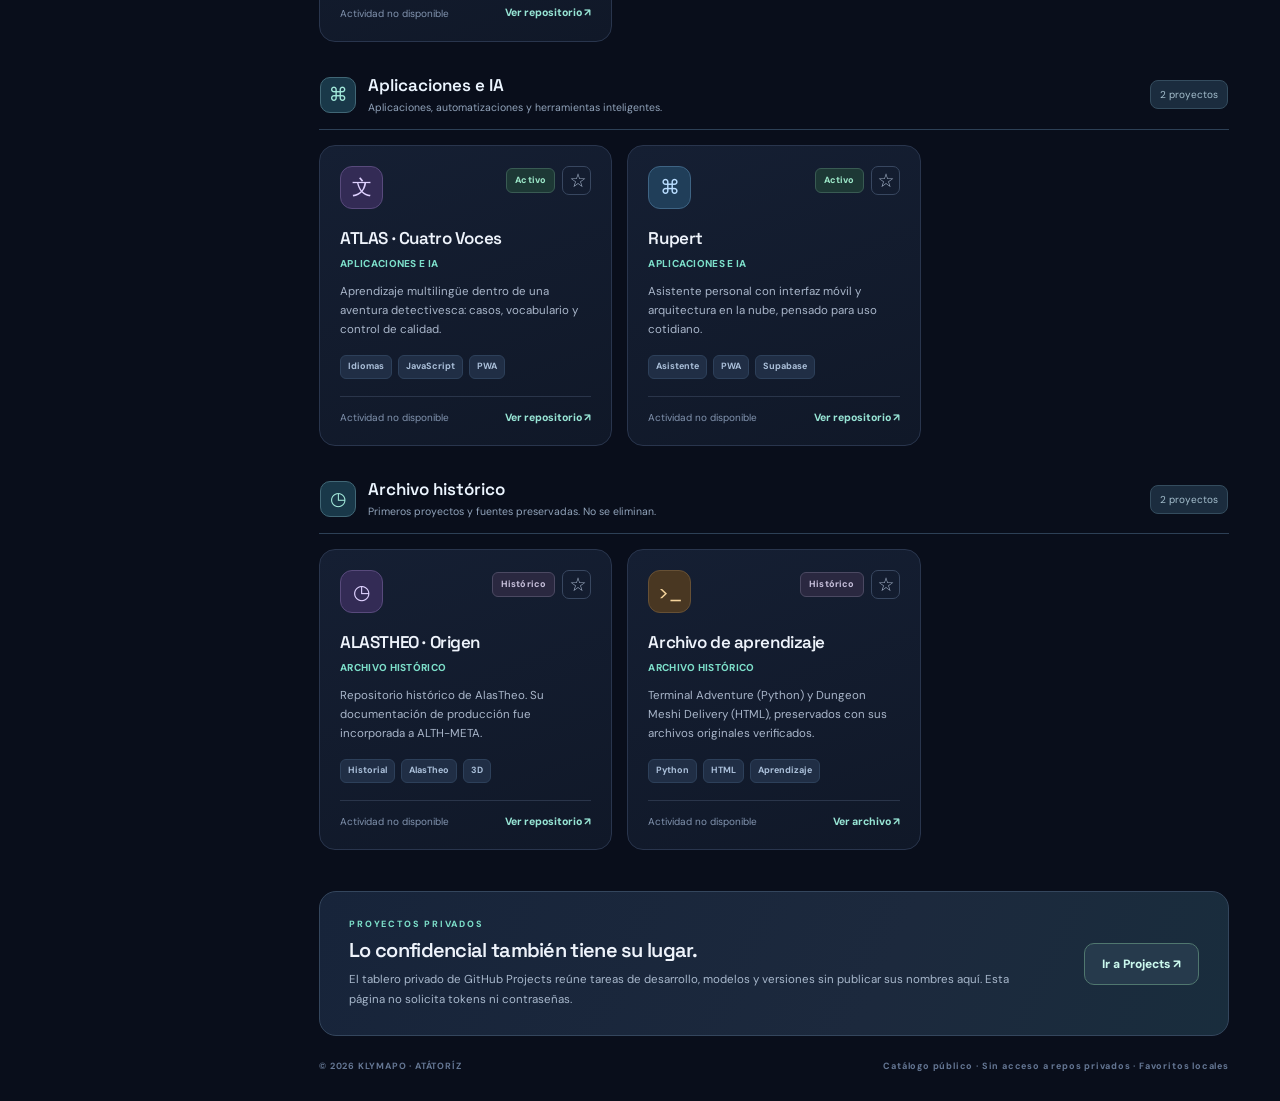
==== commit d23b61b7: "docs: reemplazar enlaces a ejercicios antiguos por archivo consolidado" ====
--- a/docs/index.html
+++ b/docs/index.html
@@ -99,7 +99,7 @@
               <button class="chip" type="button" data-chip="historico">Históricos</button>
             </div>
             <div class="view-toolbar">
-              <span class="result-count" id="results-count" aria-live="polite">8 resultados</span>
+              <span class="result-count" id="results-count" aria-live="polite">7 resultados</span>
               <div class="view-switch" role="group" aria-label="Vista de repositorios">
                 <button type="button" id="view-folders" class="view-button active" aria-pressed="true" title="Agrupar por áreas">▤ <span>Carpetas</span></button>
                 <button type="button" id="view-cards" class="view-button" aria-pressed="false" title="Mostrar todas las tarjetas">▦ <span>Tarjetas</span></button>
--- a/docs/styles.css
+++ b/docs/styles.css
@@ -19,3 +19,19 @@
 @media(max-width:850px){.sidebar{position:fixed;transform:translateX(-102%);transition:transform .2s ease;box-shadow:18px 0 55px #0005}.sidebar.open{transform:translateX(0)}.mobile-overlay{display:block;position:fixed;inset:0;background:#0009;z-index:20}.mobile-overlay.hidden{display:none}.mobile-menu{display:inline-flex;justify-content:center;align-items:center;border:1px solid #33445f;background:#1a263b;color:white;border-radius:8px;width:35px;height:35px;font-size:16px}.topbar{height:60px}.main-content{padding-top:22px}.hero{padding:34px}.hero-decoration{right:-55px}.metrics{margin-bottom:35px}}
 @media(max-width:600px){.topbar{padding:0 17px}.top-right{gap:8px}.top-right #sync-label{display:none}.github-action{padding:7px 10px;margin:0}.main-content{padding:16px 15px 24px}.hero{min-height:320px;padding:28px 24px;border-radius:16px}.hero h1{font-size:37px}.hero p{font-size:12px;max-width:360px}.hero-decoration{right:-115px;opacity:.21}.hero-actions{gap:9px}.button-primary,.button-ghost{font-size:11px;padding:11px 13px}.metrics{grid-template-columns:repeat(2,minmax(0,1fr));gap:9px;margin:11px 0 32px}.metric{padding:14px}.metric-caption{font-size:10px}.metric-value{font-size:28px}.section-header{align-items:flex-start}.section-header h2{font-size:24px}.section-subtitle{font-size:11px}.refresh-button{padding:8px;font-size:0}.refresh-button span{font-size:20px;margin:0}.filter-bar{flex-wrap:wrap}.search-wrapper{flex-basis:100%}.sort-label,.sort-label select{width:100%}.active-filters{align-items:flex-start;flex-direction:column}.cards-grid{grid-template-columns:minmax(0,1fr);gap:11px}.repo-card{min-height:226px}.end-banner{display:block;padding:23px 20px}.button-secondary{margin-top:18px}.footer{flex-direction:column;gap:6px}.side-link{font-size:13px}}
 @media(prefers-reduced-motion:reduce){*,*:before,*:after{scroll-behavior:auto!important;transition-duration:.01ms!important;animation-duration:.01ms!important}}
+
+/* Explorador de repositorios: carpetas por área, sin alterar repos Git */
+.view-toolbar{display:flex;align-items:center;gap:12px;margin-left:auto;flex-wrap:wrap;justify-content:flex-end}
+.view-switch{display:inline-flex;padding:3px;gap:3px;border:1px solid #34445d;background:#11192b;border-radius:10px}
+.view-button{border:1px solid transparent;border-radius:7px;background:transparent;color:#97a9c4;padding:6px 10px;font-size:11px;font-weight:700;white-space:nowrap}
+.view-button.active{border-color:#42746b;background:#25443f;color:#a4eedf}
+.view-button:hover{color:#f2ffff}
+.repo-list.folders-view{display:flex;flex-direction:column;gap:32px}
+.folder-section{min-width:0}
+.folder-head{display:flex;align-items:center;justify-content:space-between;gap:16px;padding:0 1px 13px;margin-bottom:15px;border-bottom:1px solid #2d4056}
+.folder-caption{display:flex;align-items:center;gap:12px;min-width:0}
+.folder-icon{display:grid;place-items:center;width:36px;height:36px;flex:0 0 36px;border:1px solid #416776;border-radius:10px;color:#a3e9db;background:#193849;font-size:19px}
+.folder-head-copy h3{font:600 17px var(--display);margin:0;color:#ecf5ff}
+.folder-head-copy p{font-size:10.5px;color:#91a3ba;margin:4px 0 0}
+.folder-count{font-size:10px;white-space:nowrap;color:#a5bfce;border:1px solid #344c5e;background:#1b2c3e;border-radius:8px;padding:6px 9px}
+@media(max-width:600px){.active-filters{gap:12px}.view-toolbar{width:100%;justify-content:space-between}.folder-head{align-items:flex-start;gap:6px}.folder-head-copy h3{font-size:15px}.folder-head-copy p{font-size:10px}.folder-count{font-size:9px}.repo-list.folders-view{gap:27px}.view-button{padding:6px 8px}}
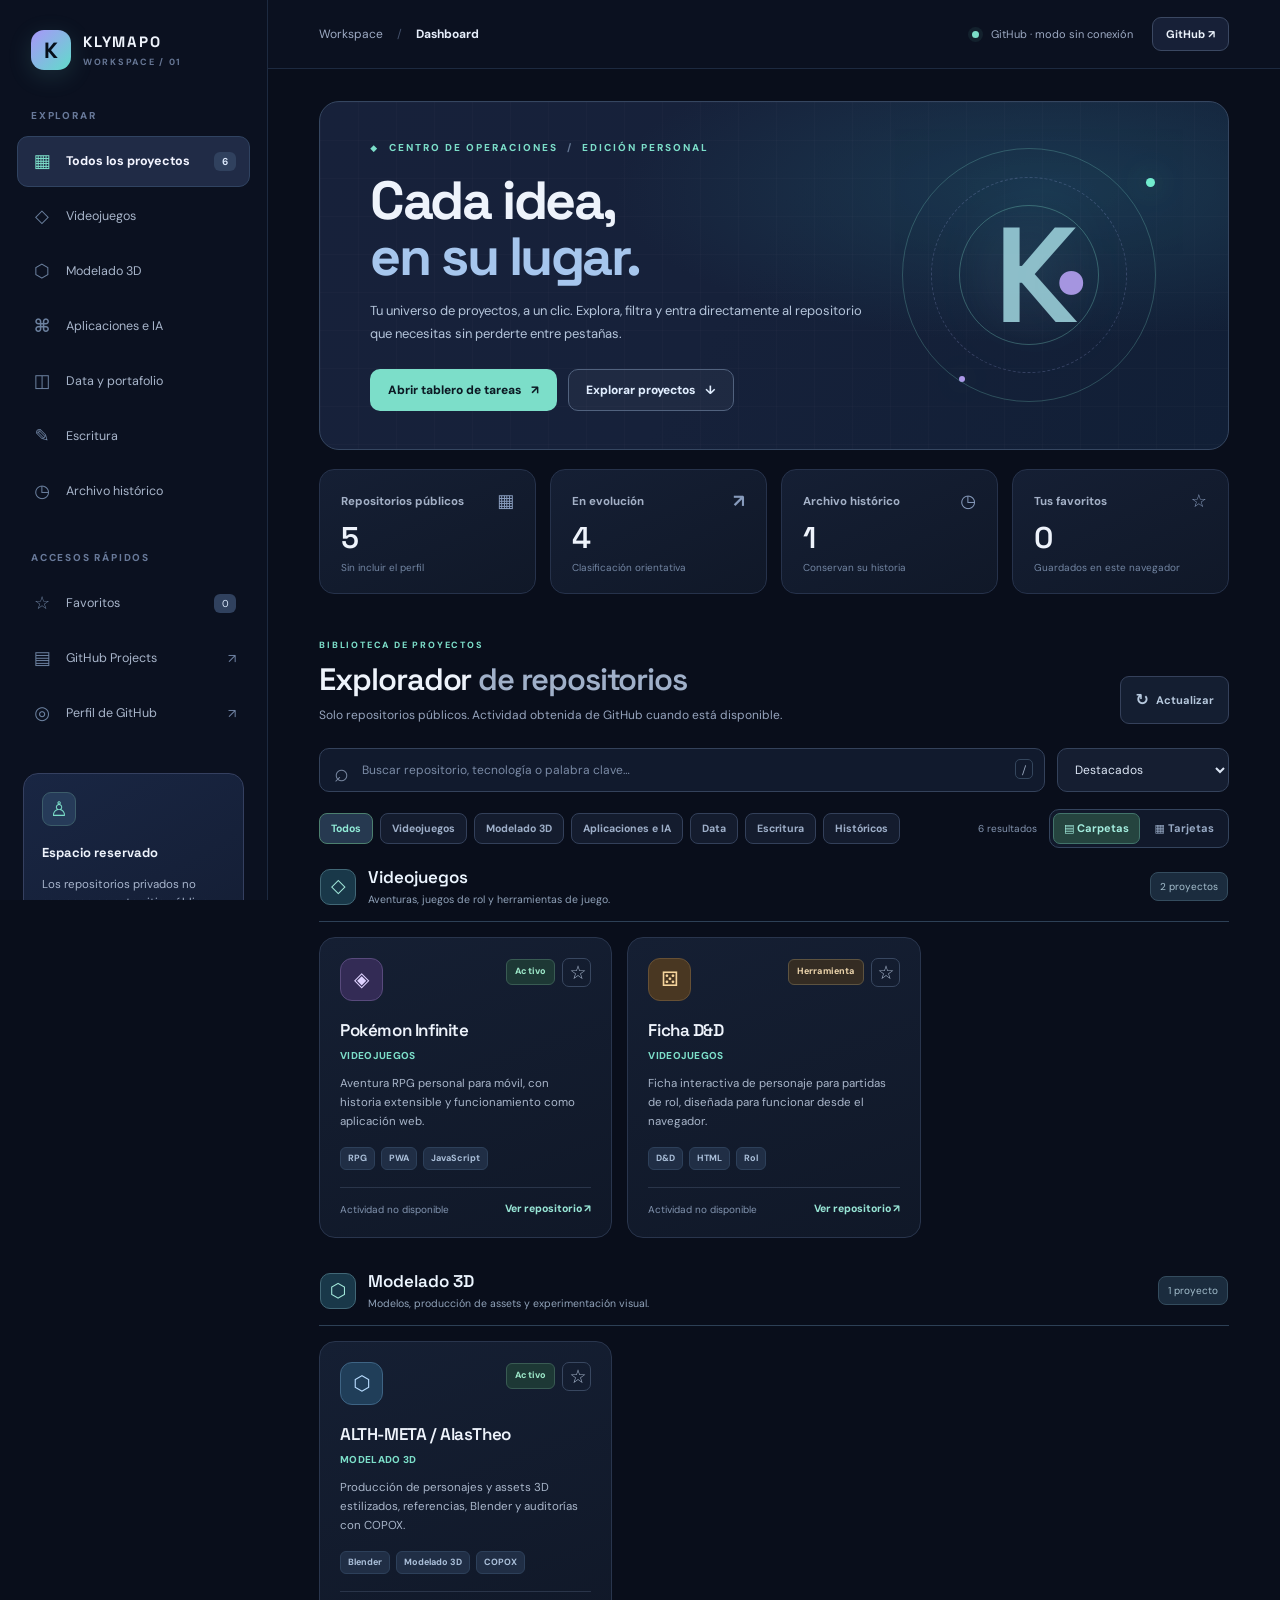
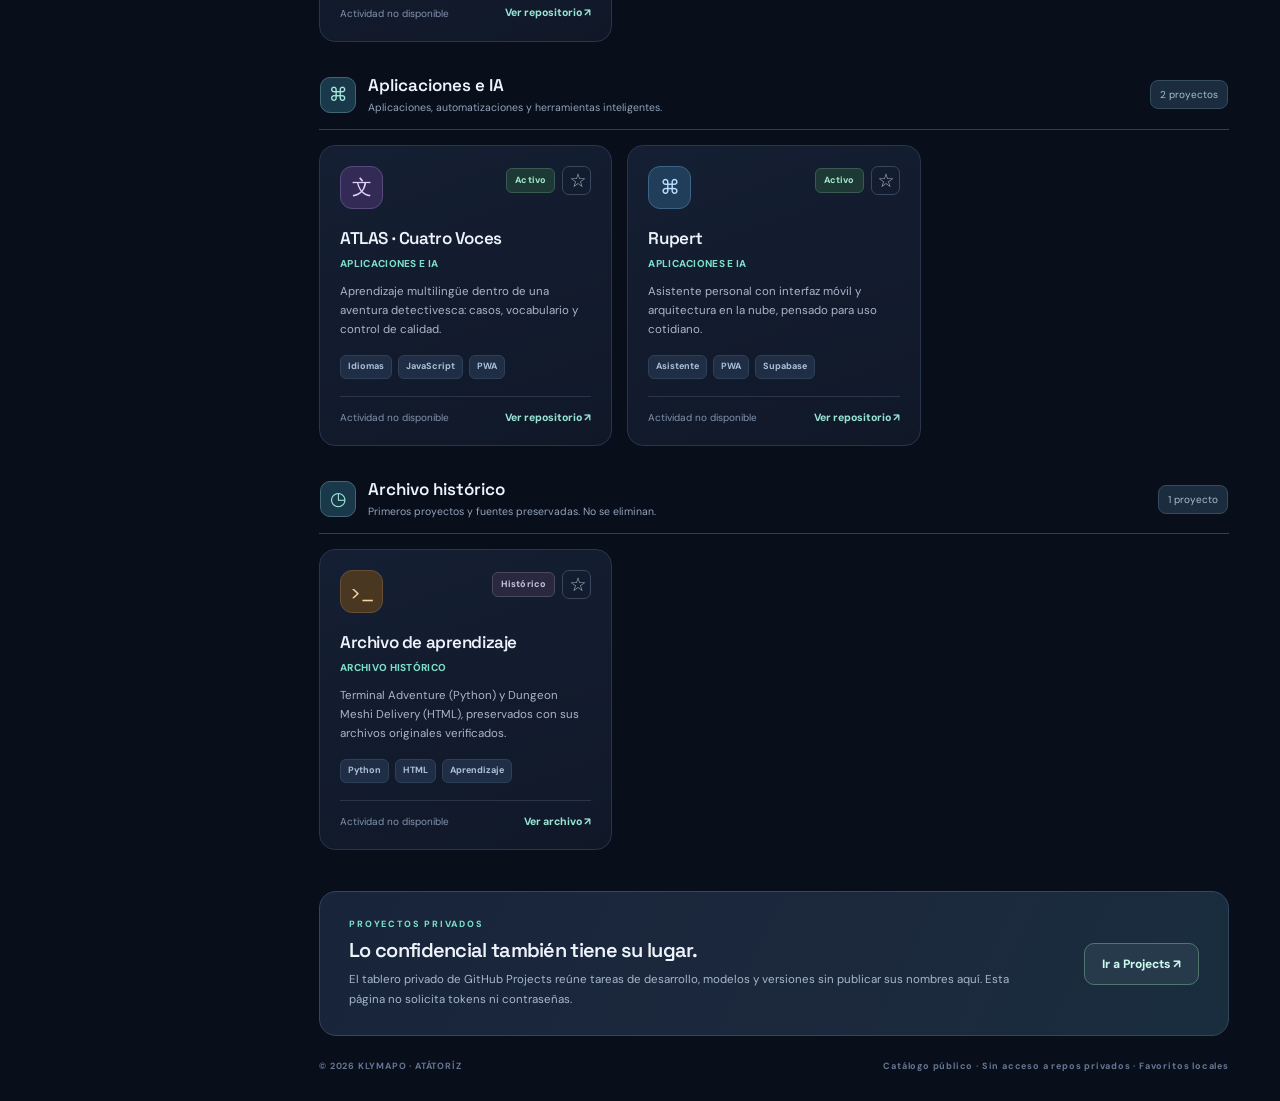
==== commit 7b4db4b3: "fix: actualizar los contadores de repositorios tras la consolidación" ====
--- a/docs/index.html
+++ b/docs/index.html
@@ -74,7 +74,7 @@
         </section>
 
         <section class="metrics" aria-label="Resumen de repositorios públicos">
-          <article class="metric"><div class="metric-caption">Repositorios públicos <span class="metric-icon">▦</span></div><div class="metric-value" id="metric-total">8</div><div class="metric-note">Sin incluir el perfil</div></article>
+          <article class="metric"><div class="metric-caption">Repositorios públicos <span class="metric-icon">▦</span></div><div class="metric-value" id="metric-total">5</div><div class="metric-note">Sin incluir el perfil</div></article>
           <article class="metric"><div class="metric-caption">En evolución <span class="metric-icon">↗</span></div><div class="metric-value" id="metric-active">4</div><div class="metric-note">Clasificación orientativa</div></article>
           <article class="metric"><div class="metric-caption">Archivo histórico <span class="metric-icon">◷</span></div><div class="metric-value" id="metric-archive">3</div><div class="metric-note">Conservan su historia</div></article>
           <article class="metric"><div class="metric-caption">Tus favoritos <span class="metric-icon">☆</span></div><div class="metric-value" id="metric-favorites">0</div><div class="metric-note">Guardados en este navegador</div></article>
@@ -99,7 +99,7 @@
               <button class="chip" type="button" data-chip="historico">Históricos</button>
             </div>
             <div class="view-toolbar">
-              <span class="result-count" id="results-count" aria-live="polite">7 resultados</span>
+              <span class="result-count" id="results-count" aria-live="polite">6 resultados</span>
               <div class="view-switch" role="group" aria-label="Vista de repositorios">
                 <button type="button" id="view-folders" class="view-button active" aria-pressed="true" title="Agrupar por áreas">▤ <span>Carpetas</span></button>
                 <button type="button" id="view-cards" class="view-button" aria-pressed="false" title="Mostrar todas las tarjetas">▦ <span>Tarjetas</span></button>
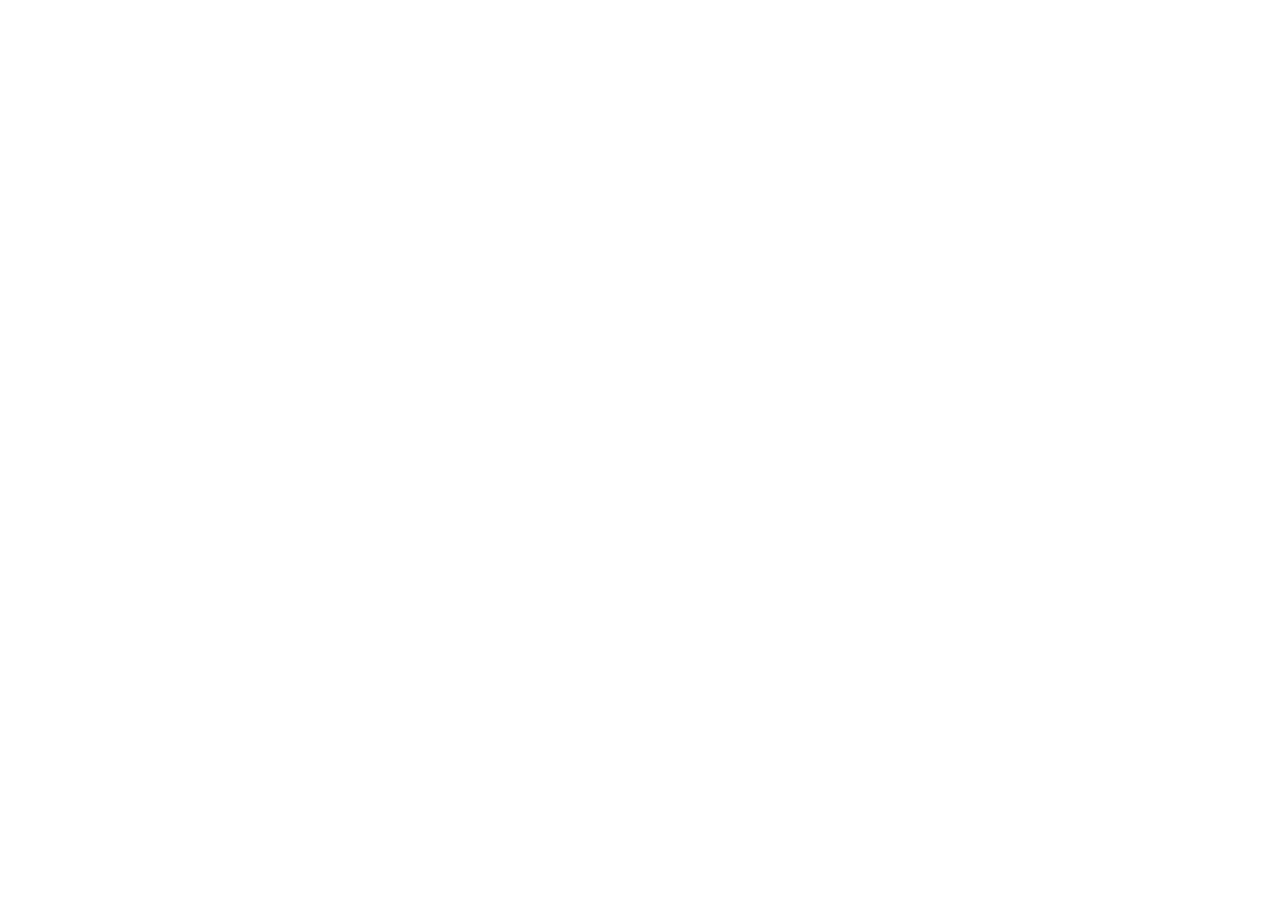
==== commit f86917f7: "Nuevo README de perfil con ciudad 3D; archivar Centro de Control - El dashboard se mueve a archive/c" ====
--- a/docs/index.html
+++ b/docs/index.html
@@ -1,122 +1,14 @@
 <!doctype html>
 <html lang="es">
 <head>
-  <meta charset="utf-8">
-  <meta name="viewport" content="width=device-width, initial-scale=1, viewport-fit=cover">
-  <meta name="theme-color" content="#0b1120">
-  <meta name="description" content="Centro de control público de Klymapo: proyectos, categorías y accesos directos.">
-  <title>KLYMAPO · Centro de Control</title>
-  <link rel="icon" type="image/svg+xml" href="./favicon.svg">
-  <link rel="stylesheet" href="./styles.css">
-  <script src="./app.js" defer></script>
+<meta charset="utf-8">
+<meta name="viewport" content="width=device-width, initial-scale=1">
+<title>Portafolio de Klymapo</title>
+<meta http-equiv="refresh" content="0; url=https://klymapo.github.io/">
+<link rel="canonical" href="https://klymapo.github.io/">
+<style>body{margin:0;min-height:100dvh;display:grid;place-items:center;background:#111214;color:#eceef0;font:16px/1.5 system-ui,sans-serif}a{color:#eceef0}</style>
 </head>
 <body>
-  <div class="workspace">
-    <aside class="sidebar" id="sidebar" aria-label="Navegación del espacio de trabajo">
-      <a class="brand" href="./" aria-label="Klymapo, inicio">
-        <span class="brand-mark">K</span>
-        <span class="brand-words"><strong>KLYMAPO</strong><small>WORKSPACE / 01</small></span>
-      </a>
-
-      <div class="side-section">EXPLORAR</div>
-      <nav class="side-nav" aria-label="Filtrar por área">
-        <button type="button" class="side-link active" data-category="all"><span class="nav-symbol">▦</span><span>Todos los proyectos</span><span class="side-count" id="count-all">—</span></button>
-        <button type="button" class="side-link" data-category="videojuegos"><span class="nav-symbol">◇</span><span>Videojuegos</span></button>
-        <button type="button" class="side-link" data-category="modelado"><span class="nav-symbol">⬡</span><span>Modelado 3D</span></button>
-        <button type="button" class="side-link" data-category="apps"><span class="nav-symbol">⌘</span><span>Aplicaciones e IA</span></button>
-        <button type="button" class="side-link" data-category="datos"><span class="nav-symbol">◫</span><span>Data y portafolio</span></button>
-        <button type="button" class="side-link" data-category="escritura"><span class="nav-symbol">✎</span><span>Escritura</span></button>
-        <button type="button" class="side-link" data-category="historico"><span class="nav-symbol">◷</span><span>Archivo histórico</span></button>
-      </nav>
-
-      <div class="side-section section-spaced">ACCESOS RÁPIDOS</div>
-      <nav class="side-nav" aria-label="Accesos directos">
-        <button type="button" class="side-link" id="favorites-link"><span class="nav-symbol">☆</span><span>Favoritos</span><span class="side-count" id="favorites-count">0</span></button>
-        <a class="side-link" href="https://github.com/users/Klymapo/projects" target="_blank" rel="noopener noreferrer"><span class="nav-symbol">▤</span><span>GitHub Projects</span><span class="outmark">↗</span></a>
-        <a class="side-link" href="https://github.com/Klymapo" target="_blank" rel="noopener noreferrer"><span class="nav-symbol">◎</span><span>Perfil de GitHub</span><span class="outmark">↗</span></a>
-      </nav>
-
-      <div class="private-box">
-        <div class="private-icon">♙</div>
-        <strong>Espacio reservado</strong>
-        <p>Los repositorios privados no aparecen en este sitio público. Adminístralos desde tu GitHub Project privado.</p>
-        <a href="https://github.com/users/Klymapo/projects" target="_blank" rel="noopener noreferrer">Abrir tablero privado <span aria-hidden="true">↗</span></a>
-      </div>
-      <p class="sidebar-foot">ATÁTORÍZ / BUILD & EXPLORE<br>Hecho para organizar, no acumular.</p>
-    </aside>
-
-    <div class="main-wrap">
-      <header class="topbar">
-        <div class="top-left">
-          <button type="button" class="mobile-menu" id="menu-toggle" aria-label="Abrir menú" aria-expanded="false">☰</button>
-          <span class="crumb">Workspace</span><span class="crumb-separator">/</span><strong>Dashboard</strong>
-        </div>
-        <div class="top-right">
-          <span class="connection-dot" aria-hidden="true"></span>
-          <span id="sync-label">Catálogo público</span>
-          <a class="github-action" href="https://github.com/Klymapo" target="_blank" rel="noopener noreferrer" aria-label="Abrir perfil de GitHub">GitHub ↗</a>
-        </div>
-      </header>
-
-      <main class="main-content">
-        <section class="hero" aria-labelledby="page-title">
-          <div class="hero-orb orb-one"></div><div class="hero-orb orb-two"></div>
-          <div class="hero-content">
-            <div class="eyebrow"><span class="tiny-diamond">◆</span> CENTRO DE OPERACIONES <span class="eyebrow-separator">/</span> EDICIÓN PERSONAL</div>
-            <h1 id="page-title">Cada idea,<br><em>en su lugar.</em></h1>
-            <p>Tu universo de proyectos, a un clic. Explora, filtra y entra directamente al repositorio que necesitas sin perderte entre pestañas.</p>
-            <div class="hero-actions">
-              <a class="button-primary" href="https://github.com/users/Klymapo/projects" target="_blank" rel="noopener noreferrer">Abrir tablero de tareas <span aria-hidden="true">↗</span></a>
-              <button type="button" class="button-ghost" id="explore-button">Explorar proyectos <span aria-hidden="true">↓</span></button>
-            </div>
-          </div>
-          <div class="hero-decoration" aria-hidden="true"><div class="orbit orbit-a"></div><div class="orbit orbit-b"></div><div class="orbit orbit-c"></div><span class="hero-glyph">K<span>·</span></span></div>
-        </section>
-
-        <section class="metrics" aria-label="Resumen de repositorios públicos">
-          <article class="metric"><div class="metric-caption">Repositorios públicos <span class="metric-icon">▦</span></div><div class="metric-value" id="metric-total">5</div><div class="metric-note">Sin incluir el perfil</div></article>
-          <article class="metric"><div class="metric-caption">En evolución <span class="metric-icon">↗</span></div><div class="metric-value" id="metric-active">4</div><div class="metric-note">Clasificación orientativa</div></article>
-          <article class="metric"><div class="metric-caption">Archivo histórico <span class="metric-icon">◷</span></div><div class="metric-value" id="metric-archive">3</div><div class="metric-note">Conservan su historia</div></article>
-          <article class="metric"><div class="metric-caption">Tus favoritos <span class="metric-icon">☆</span></div><div class="metric-value" id="metric-favorites">0</div><div class="metric-note">Guardados en este navegador</div></article>
-        </section>
-
-        <section class="portfolio-section" id="projects" aria-labelledby="projects-title">
-          <div class="section-header">
-            <div><div class="eyebrow section-eyebrow">BIBLIOTECA DE PROYECTOS</div><h2 id="projects-title">Explorador <span class="heading-dim">de repositorios</span></h2><p class="section-subtitle">Solo repositorios públicos. Actividad obtenida de GitHub cuando está disponible.</p></div>
-            <button type="button" id="refresh-button" class="refresh-button" aria-label="Actualizar información desde GitHub"><span aria-hidden="true">↻</span> Actualizar</button>
-          </div>
-          <div class="filter-bar">
-            <label class="search-wrapper" for="search-input"><span class="search-icon" aria-hidden="true">⌕</span><input id="search-input" type="search" placeholder="Buscar repositorio, tecnología o palabra clave…" autocomplete="off"><kbd>/</kbd></label>
-            <label class="sort-label" for="sort-select"><span class="visually-hidden">Ordenar</span><select id="sort-select"><option value="featured">Destacados</option><option value="updated">Actividad reciente</option><option value="name">Nombre A–Z</option></select></label>
-          </div>
-          <div class="active-filters"><div class="chip-wrap" id="category-chips" aria-label="Categorías">
-              <button class="chip active" type="button" data-chip="all">Todos</button>
-              <button class="chip" type="button" data-chip="videojuegos">Videojuegos</button>
-              <button class="chip" type="button" data-chip="modelado">Modelado 3D</button>
-              <button class="chip" type="button" data-chip="apps">Aplicaciones e IA</button>
-              <button class="chip" type="button" data-chip="datos">Data</button>
-              <button class="chip" type="button" data-chip="escritura">Escritura</button>
-              <button class="chip" type="button" data-chip="historico">Históricos</button>
-            </div>
-            <div class="view-toolbar">
-              <span class="result-count" id="results-count" aria-live="polite">6 resultados</span>
-              <div class="view-switch" role="group" aria-label="Vista de repositorios">
-                <button type="button" id="view-folders" class="view-button active" aria-pressed="true" title="Agrupar por áreas">▤ <span>Carpetas</span></button>
-                <button type="button" id="view-cards" class="view-button" aria-pressed="false" title="Mostrar todas las tarjetas">▦ <span>Tarjetas</span></button>
-              </div>
-            </div></div>
-          <div class="repo-list" id="repo-grid" aria-live="polite"></div>
-          <div class="empty-state hidden" id="empty-state"><span class="empty-icon" aria-hidden="true">⌕</span><h3>Nada por aquí… todavía.</h3><p>Prueba otra búsqueda o vuelve a ver todos los proyectos.</p><button type="button" id="clear-filters" class="button-primary">Limpiar filtros</button></div>
-        </section>
-
-        <section class="end-banner" aria-label="Área privada">
-          <div><div class="eyebrow section-eyebrow">PROYECTOS PRIVADOS</div><h2>Lo confidencial también tiene su lugar.</h2><p>El tablero privado de GitHub Projects reúne tareas de desarrollo, modelos y versiones sin publicar sus nombres aquí. Esta página no solicita tokens ni contraseñas.</p></div>
-          <a class="button-secondary" href="https://github.com/users/Klymapo/projects" target="_blank" rel="noopener noreferrer">Ir a Projects ↗</a>
-        </section>
-        <footer class="footer"><span>© 2026 KLYMAPO · ATÁTORÍZ</span><span>Catálogo público · Sin acceso a repos privados · Favoritos locales</span></footer>
-      </main>
-    </div>
-  </div>
-  <div class="mobile-overlay hidden" id="mobile-overlay"></div>
+<p>El portafolio se mudó a <a href="https://klymapo.github.io/">klymapo.github.io</a>.</p>
 </body>
-</html>+</html>
